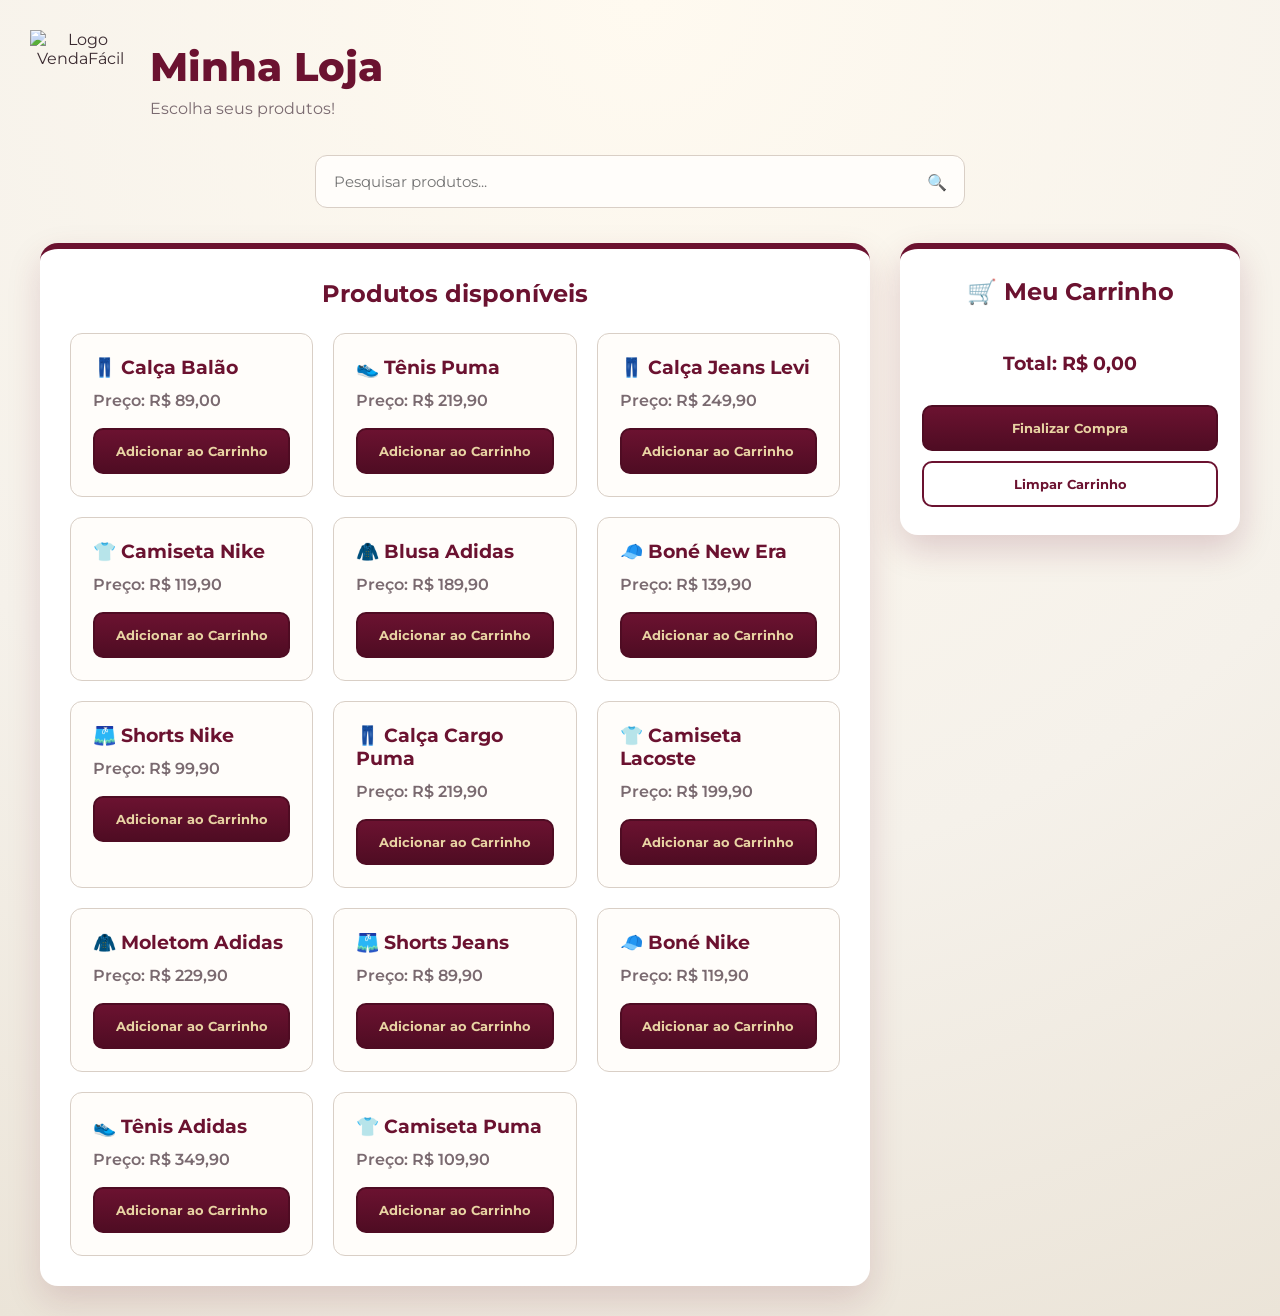
==== frontend/index.html @ e999db26 "att" ====
<!DOCTYPE html>
<html lang="pt-BR">
<head>
    <meta charset="UTF-8">
    <meta name="viewport" content="width=device-width, initial-scale=1.0">
    <title>Minha Lojinha</title>
    <link rel="stylesheet" href="style.css">
</head>
<body>

    <header>
        <div class="cabecalho">
            <img class="logo" src="../assets/logo.png" alt="Logo VendaFácil">
            <div class="titulo-loja">
                <h1>Minha Loja</h1>
                <p>Escolha seus produtos!</p>
            </div>
        </div>
    </header>

    <div class="pesquisa">
        <input
            type="text"
            id="pesquisa"
            placeholder="Pesquisar produtos..."
            oninput="pesquisarProdutos()"
        >
        <span>🔍</span>
    </div>

    <main>

        <section class="produtos">
            <h2>Produtos disponíveis</h2>

            <div class="lista-produtos">

                <div class="produto">
                    <h3>👖 Calça Balão</h3>
                    <p>Preço: R$ 89,00</p>
                    <button onclick="adicionarCarrinho('Calça', 89.00)">
                        Adicionar ao Carrinho
                    </button>
                </div>

                <div class="produto">
                    <h3>👟 Tênis Puma</h3>
                    <p>Preço: R$ 219,90</p>
                    <button onclick="adicionarCarrinho('Tênis Casual', 219.90)">
                        Adicionar ao Carrinho
                    </button>
                </div>

                <div class="produto">
                    <h3>👖 Calça Jeans Levi</h3>
                    <p>Preço: R$ 249,90</p>
                    <button onclick="adicionarCarrinho('Calça Jeans Levi', 249.90)">
                        Adicionar ao Carrinho
                    </button>
                </div>

                <div class="produto">
                    <h3>👕 Camiseta Nike</h3>
                    <p>Preço: R$ 119,90</p>
                    <button onclick="adicionarCarrinho('Camiseta Nike', 119.90)">
                        Adicionar ao Carrinho
                    </button>
                </div>

                <div class="produto">
                    <h3>🧥 Blusa Adidas</h3>
                    <p>Preço: R$ 189,90</p>
                    <button onclick="adicionarCarrinho('Blusa Adidas', 189.90)">
                        Adicionar ao Carrinho
                    </button>
                </div>

                <div class="produto">
                    <h3>🧢 Boné New Era</h3>
                    <p>Preço: R$ 139,90</p>
                    <button onclick="adicionarCarrinho('Boné New Era', 139.90)">
                        Adicionar ao Carrinho
                    </button>
                </div>

                <div class="produto">
                    <h3>🩳 Shorts Nike</h3>
                    <p>Preço: R$ 99,90</p>
                    <button onclick="adicionarCarrinho('Shorts Nike', 99.90)">
                        Adicionar ao Carrinho
                    </button>
                </div>

                <div class="produto">
                    <h3>👖 Calça Cargo Puma</h3>
                    <p>Preço: R$ 219,90</p>
                    <button onclick="adicionarCarrinho('Calça Cargo Puma', 219.90)">
                        Adicionar ao Carrinho
                    </button>
                </div>

                <div class="produto">
                    <h3>👕 Camiseta Lacoste</h3>
                    <p>Preço: R$ 199,90</p>
                    <button onclick="adicionarCarrinho('Camiseta Lacoste', 199.90)">
                        Adicionar ao Carrinho
                    </button>
                </div>

                <div class="produto">
                    <h3>🧥 Moletom Adidas</h3>
                    <p>Preço: R$ 229,90</p>
                    <button onclick="adicionarCarrinho('Moletom Adidas', 229.90)">
                        Adicionar ao Carrinho
                    </button>
                </div>

                <div class="produto">
                    <h3>🩳 Shorts Jeans</h3>
                    <p>Preço: R$ 89,90</p>
                    <button onclick="adicionarCarrinho('Shorts Jeans', 89.90)">
                        Adicionar ao Carrinho
                    </button>
                </div>

                <div class="produto">
                    <h3>🧢 Boné Nike</h3>
                    <p>Preço: R$ 119,90</p>
                    <button onclick="adicionarCarrinho('Boné Nike', 119.90)">
                        Adicionar ao Carrinho
                    </button>
                </div>

                <div class="produto">
                    <h3>👟 Tênis Adidas</h3>
                    <p>Preço: R$ 349,90</p>
                    <button onclick="adicionarCarrinho('Tênis Adidas', 349.90)">
                        Adicionar ao Carrinho
                    </button>
                </div>

                <div class="produto">
                    <h3>👕 Camiseta Puma</h3>
                    <p>Preço: R$ 109,90</p>
                    <button onclick="adicionarCarrinho('Camiseta Puma', 109.90)">
                        Adicionar ao Carrinho
                    </button>
                </div>

            </div>
        </section>

        <section class="carrinho">

            <h2>🛒 Meu Carrinho</h2>

            <ul id="listaCarrinho"></ul>

            <h3 id="total">Total: R$ 0,00</h3>

            <button onclick="finalizarCompra()">
                Finalizar Compra
            </button>

            <button onclick="limparCarrinho()">
                Limpar Carrinho
            </button>

        </section>

    </main>

    <script src="script.js"></script>

</body>
</html>
---- frontend/style.css ----
@import url("https://fonts.googleapis.com/css2?family=Montserrat:wght@400;500;600;700;800&display=swap");

* {
    margin: 0;
    padding: 0;
    box-sizing: border-box;
}

:root {
    --vinho: #6b1230;
    --vinho-escuro: #4f0c23;
    --dourado: #d4a95a;
    --dourado-claro: #e8d3a3;
    --creme: #f5f1ea;
    --texto: #3a2a30;
    --texto-suave: #7a6a70;
    --borda: #d9cfc6;
}

body {
    font-family: "Montserrat", sans-serif;
    background: radial-gradient(circle at 50% 0%, #fffaf0, var(--creme) 60%, #ebe4d8);
    color: var(--texto);
    min-height: 100vh;
    padding: 30px;
}

header {
    text-align: center;
    margin-bottom: 25px;
}

header h1 {
    color: var(--vinho);
    font-size: 2.5rem;
    font-weight: 800;
}

header p {
    color: var(--texto-suave);
    margin-top: 8px;
}

/* BARRA DE PESQUISA */

.pesquisa {
    max-width: 650px;
    margin: 0 auto 35px;
    position: relative;
}

.pesquisa input {
    width: 100%;
    padding: 16px 50px 16px 18px;
    border: 1.5px solid var(--borda);
    border-radius: 12px;
    background: #fffdfa;
    font-family: inherit;
    font-size: 0.95rem;
    outline: none;
}

.pesquisa input:focus {
    border-color: var(--dourado);
    box-shadow: 0 0 0 4px rgba(212, 169, 90, 0.2);
}

.pesquisa span {
    position: absolute;
    right: 18px;
    top: 50%;
    transform: translateY(-50%);
}

/* ORGANIZAÇÃO PRINCIPAL */

main {
    display: grid;
    grid-template-columns: 1fr 340px;
    gap: 30px;
    max-width: 1200px;
    margin: auto;
    align-items: start;
}

/* PRODUTOS */

.produtos {
    background: white;
    padding: 30px;
    border-radius: 18px;
    border-top: 6px solid var(--vinho);
    box-shadow: 0 14px 34px rgba(107, 18, 48, 0.15);
}

.produtos h2,
.carrinho h2 {
    color: var(--vinho);
    margin-bottom: 25px;
    text-align: center;
}

.lista-produtos {
    display: grid;
    grid-template-columns: repeat(auto-fit, minmax(210px, 1fr));
    gap: 20px;
}

.produto {
    background: #fffdfa;
    border: 1.5px solid var(--borda);
    border-radius: 12px;
    padding: 22px;
    transition: 0.2s;
}

.produto:hover {
    border-color: var(--dourado);
    transform: translateY(-3px);
    box-shadow: 0 5px 15px rgba(107, 18, 48, 0.10);
}

.produto h3 {
    color: var(--vinho);
    margin-bottom: 12px;
}

.produto p {
    color: var(--texto-suave);
    font-weight: 600;
    margin-bottom: 18px;
}

/* BOTÕES */

button {
    width: 100%;
    padding: 13px;
    border: 2px solid var(--vinho-escuro);
    border-radius: 10px;
    background: linear-gradient(180deg, var(--vinho), var(--vinho-escuro));
    color: var(--dourado-claro);
    font-family: inherit;
    font-weight: 700;
    cursor: pointer;
    transition: 0.2s;
}

button:hover {
    color: white;
    box-shadow: 0 6px 16px rgba(107, 18, 48, 0.25);
}

button:active {
    transform: scale(0.98);
}

/* CARRINHO À DIREITA */

.carrinho {
    background: white;
    padding: 28px 22px;
    border-radius: 18px;
    border-top: 6px solid var(--vinho);
    box-shadow: 0 14px 34px rgba(107, 18, 48, 0.18);
    position: sticky;
    top: 20px;
}

.carrinho ul {
    list-style: none;
    margin-bottom: 20px;
    max-height: 350px;
    overflow-y: auto;
}

.carrinho li {
    background: #fffdfa;
    border: 1px solid var(--borda);
    border-radius: 8px;
    padding: 12px;
    margin-bottom: 10px;
    font-size: 0.85rem;
}

#total {
    color: var(--vinho);
    text-align: center;
    margin: 20px 0;
    font-size: 1.2rem;
}

.carrinho button {
    margin-top: 10px;
}

.carrinho button:last-child {
    background: white;
    color: var(--vinho);
    border: 2px solid var(--vinho);
}

.carrinho button:last-child:hover {
    background: var(--creme);
}

/* RESPONSIVIDADE */

@media (max-width: 800px) {
    main {
        grid-template-columns: 1fr;
    }

    .carrinho {
        position: static;
        width: 100%;
    }
}

@media (max-width: 480px) {
    body {
        padding: 18px;
    }

    header h1 {
        font-size: 2rem;
    }

    .produtos {
        padding: 20px;
    }
}

/* CABEÇALHO COM IMAGEM */

header {
    margin-bottom: 25px;
}

.cabecalho {
    display: flex;
    align-items: center;
    gap: 20px;
}

.logo {
    width: 100px;
    height: 100px;
    object-fit: contain;
}

.titulo-loja {
    text-align: left;
}

header h1 {
    color: var(--vinho);
    font-size: 2.5rem;
    font-weight: 800;
}

header p {
    color: var(--texto-suave);
    margin-top: 8px;
}
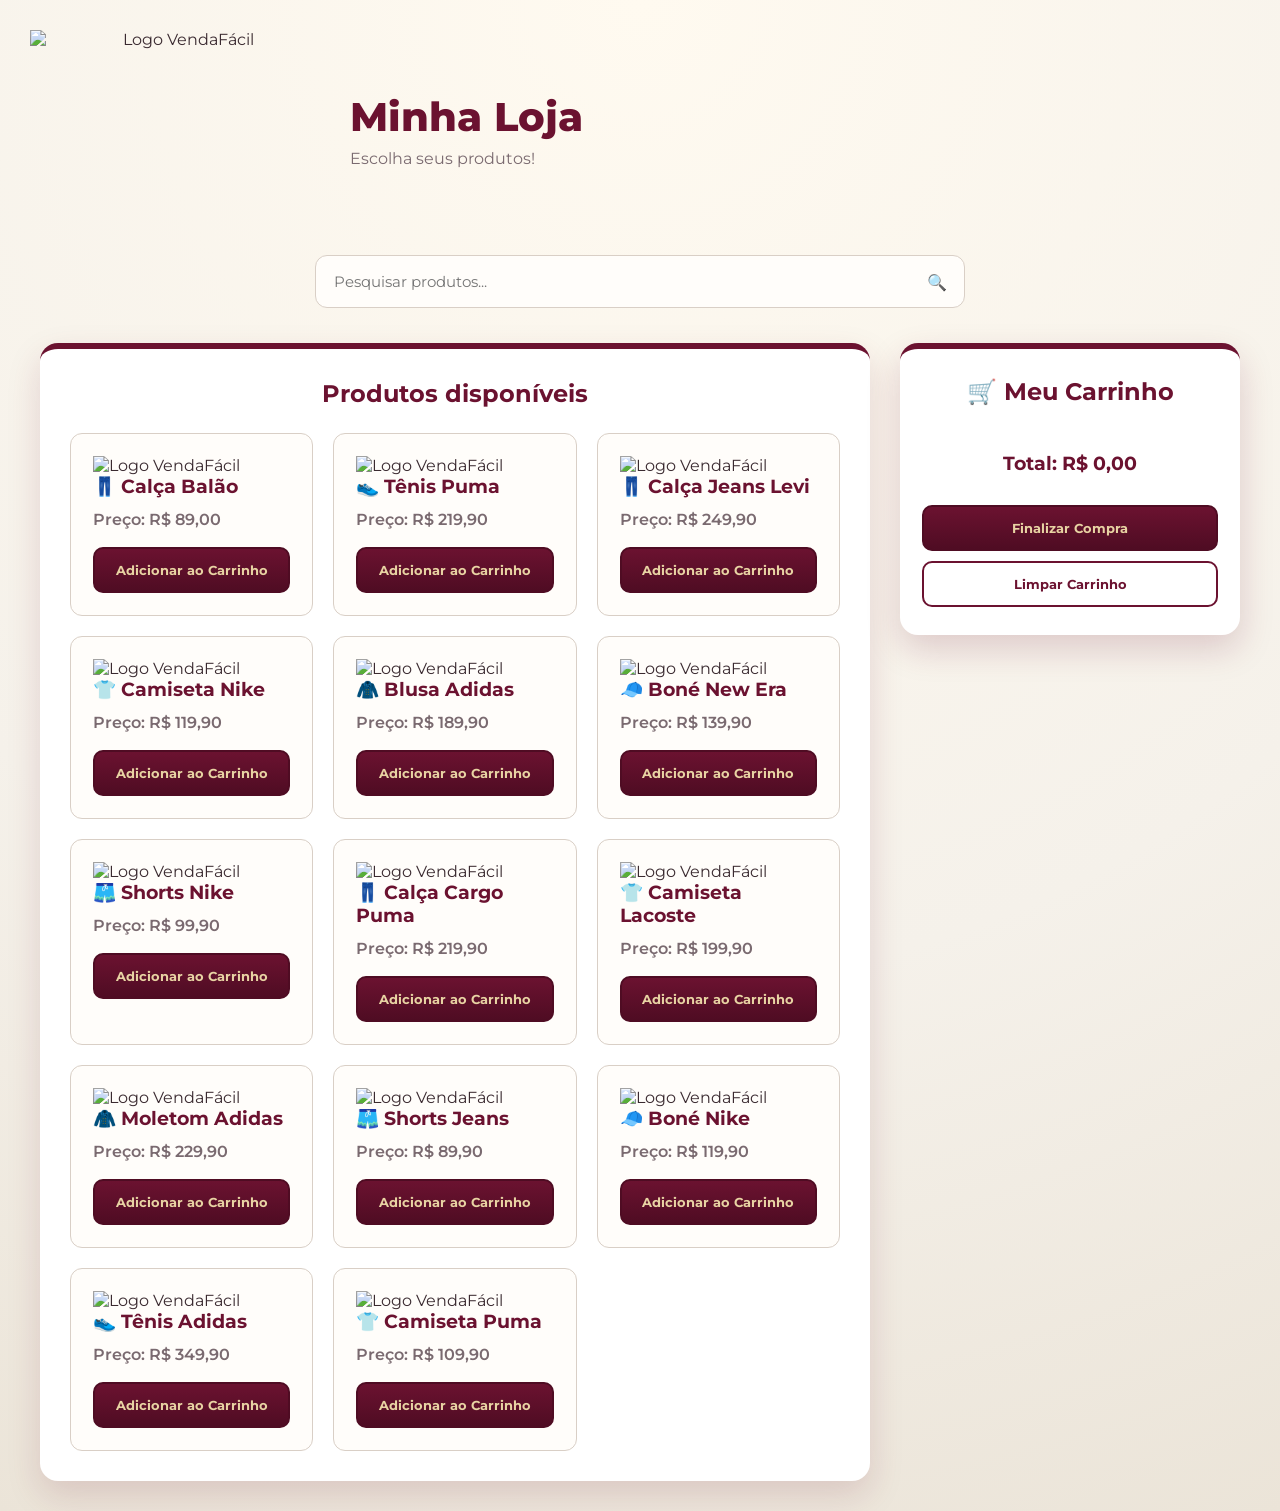
==== commit 67d2fe21: "att" ====
--- a/frontend/index.html
+++ b/frontend/index.html
@@ -11,7 +11,7 @@
 
     <header>
         <div class="cabecalho">
-            <img class="logo" src="../assets/logo.png" alt="Logo VendaFácil">
+            <img class="logo" src="../assets/logo (1).png" alt="Logo VendaFácil">
             <div class="titulo-loja">
                 <h1>Minha Loja</h1>
                 <p>Escolha seus produtos!</p>
@@ -37,6 +37,7 @@
             <div class="lista-produtos">
 
                 <div class="produto">
+                    <img class="logo" src="../assets/calçabalao.jpg" alt="Logo VendaFácil">
                     <h3>👖 Calça Balão</h3>
                     <p>Preço: R$ 89,00</p>
                     <button onclick="adicionarCarrinho('Calça', 89.00)">
@@ -45,14 +46,16 @@
                 </div>
 
                 <div class="produto">
+                    <img class="logo" src="../assets/tenispuma.png" alt="Logo VendaFácil">
                     <h3>👟 Tênis Puma</h3>
                     <p>Preço: R$ 219,90</p>
-                    <button onclick="adicionarCarrinho('Tênis Casual', 219.90)">
+                    <button onclick="adicionarCarrinho('Tênis Puma', 219.90)">
                         Adicionar ao Carrinho
                     </button>
                 </div>
 
                 <div class="produto">
+                    <img class="logo" src="../assets/calçalevi.jpg" alt="Logo VendaFácil">
                     <h3>👖 Calça Jeans Levi</h3>
                     <p>Preço: R$ 249,90</p>
                     <button onclick="adicionarCarrinho('Calça Jeans Levi', 249.90)">
@@ -61,6 +64,7 @@
                 </div>
 
                 <div class="produto">
+                    <img class="logo" src="../assets/camisetanike.png" alt="Logo VendaFácil">
                     <h3>👕 Camiseta Nike</h3>
                     <p>Preço: R$ 119,90</p>
                     <button onclick="adicionarCarrinho('Camiseta Nike', 119.90)">
@@ -69,6 +73,7 @@
                 </div>
 
                 <div class="produto">
+                    <img class="logo" src="../assets/camisetaadidas.png" alt="Logo VendaFácil">
                     <h3>🧥 Blusa Adidas</h3>
                     <p>Preço: R$ 189,90</p>
                     <button onclick="adicionarCarrinho('Blusa Adidas', 189.90)">
@@ -77,6 +82,7 @@
                 </div>
 
                 <div class="produto">
+                    <img class="logo" src="../assets/bonenewera.jpg" alt="Logo VendaFácil">
                     <h3>🧢 Boné New Era</h3>
                     <p>Preço: R$ 139,90</p>
                     <button onclick="adicionarCarrinho('Boné New Era', 139.90)">
@@ -85,6 +91,7 @@
                 </div>
 
                 <div class="produto">
+                    <img class="logo" src="../assets/shortsnike.jpg" alt="Logo VendaFácil">
                     <h3>🩳 Shorts Nike</h3>
                     <p>Preço: R$ 99,90</p>
                     <button onclick="adicionarCarrinho('Shorts Nike', 99.90)">
@@ -93,6 +100,7 @@
                 </div>
 
                 <div class="produto">
+                    <img class="logo" src="../assets/calçapuma.png" alt="Logo VendaFácil">
                     <h3>👖 Calça Cargo Puma</h3>
                     <p>Preço: R$ 219,90</p>
                     <button onclick="adicionarCarrinho('Calça Cargo Puma', 219.90)">
@@ -101,6 +109,7 @@
                 </div>
 
                 <div class="produto">
+                    <img class="logo" src="../assets/blusalacoste.jpg" alt="Logo VendaFácil">
                     <h3>👕 Camiseta Lacoste</h3>
                     <p>Preço: R$ 199,90</p>
                     <button onclick="adicionarCarrinho('Camiseta Lacoste', 199.90)">
@@ -109,6 +118,7 @@
                 </div>
 
                 <div class="produto">
+                    <img class="logo" src="../assets/moletomadidas.jpg" alt="Logo VendaFácil">
                     <h3>🧥 Moletom Adidas</h3>
                     <p>Preço: R$ 229,90</p>
                     <button onclick="adicionarCarrinho('Moletom Adidas', 229.90)">
@@ -117,6 +127,7 @@
                 </div>
 
                 <div class="produto">
+                    <img class="logo" src="../assets/shortsjeans.png" alt="Logo VendaFácil">
                     <h3>🩳 Shorts Jeans</h3>
                     <p>Preço: R$ 89,90</p>
                     <button onclick="adicionarCarrinho('Shorts Jeans', 89.90)">
@@ -125,6 +136,7 @@
                 </div>
 
                 <div class="produto">
+                    <img class="logo" src="../assets/bonenike.png" alt="Logo VendaFácil">
                     <h3>🧢 Boné Nike</h3>
                     <p>Preço: R$ 119,90</p>
                     <button onclick="adicionarCarrinho('Boné Nike', 119.90)">
@@ -133,6 +145,7 @@
                 </div>
 
                 <div class="produto">
+                    <img class="logo" src="../assets/tenisadidas.jpg" alt="Logo VendaFácil">
                     <h3>👟 Tênis Adidas</h3>
                     <p>Preço: R$ 349,90</p>
                     <button onclick="adicionarCarrinho('Tênis Adidas', 349.90)">
@@ -141,6 +154,7 @@
                 </div>
 
                 <div class="produto">
+                    <img class="logo" src="../assets/camisetapuma.png" alt="Logo VendaFácil">
                     <h3>👕 Camiseta Puma</h3>
                     <p>Preço: R$ 109,90</p>
                     <button onclick="adicionarCarrinho('Camiseta Puma', 109.90)">
--- a/frontend/style.css
+++ b/frontend/style.css
@@ -245,8 +245,8 @@
 }
 
 .logo {
-    width: 100px;
-    height: 100px;
+    width: 300px;
+    height: 200px;
     object-fit: contain;
 }
 
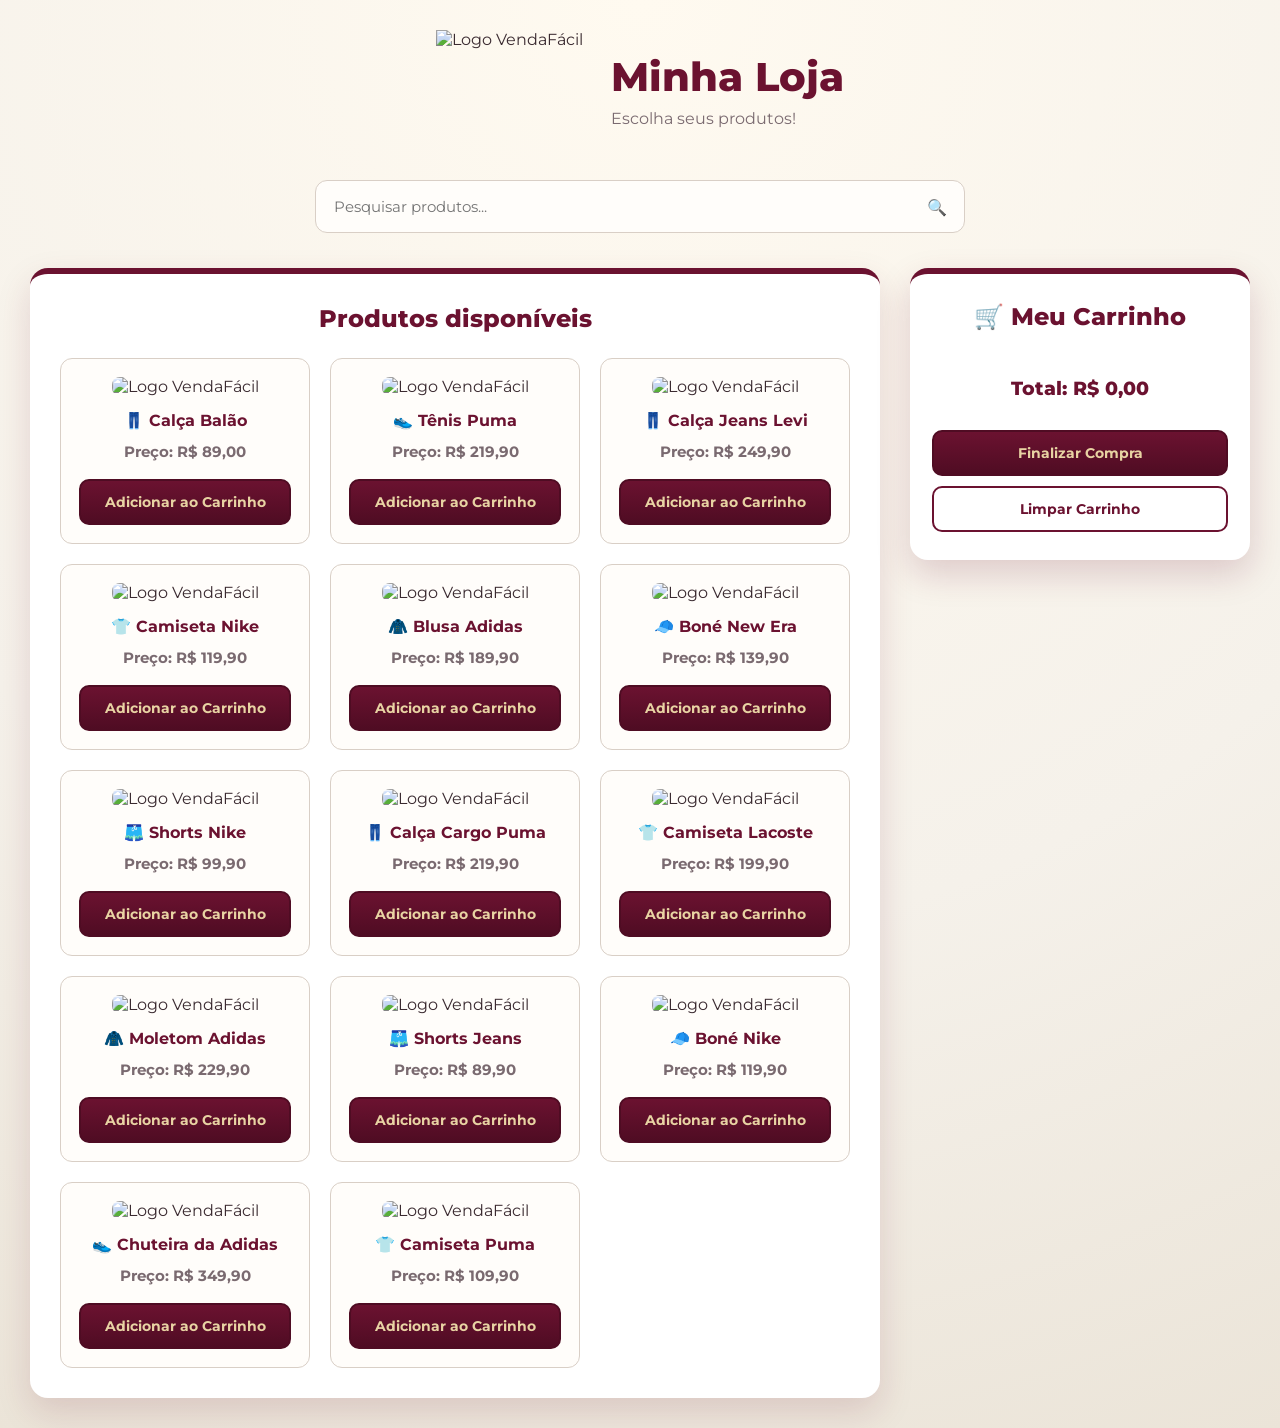
==== commit 765d7450: "att" ====
--- a/frontend/index.html
+++ b/frontend/index.html
@@ -146,7 +146,7 @@
 
                 <div class="produto">
                     <img class="logo" src="../assets/tenisadidas.jpg" alt="Logo VendaFácil">
-                    <h3>👟 Tênis Adidas</h3>
+                    <h3>👟 Chuteira da Adidas</h3>
                     <p>Preço: R$ 349,90</p>
                     <button onclick="adicionarCarrinho('Tênis Adidas', 349.90)">
                         Adicionar ao Carrinho
--- a/frontend/style.css
+++ b/frontend/style.css
@@ -26,9 +26,28 @@
     padding: 30px;
 }
 
+/* CABEÇALHO */
+
 header {
-    text-align: center;
-    margin-bottom: 25px;
+    max-width: 1200px;
+    margin: 0 auto 30px;
+}
+
+.cabecalho {
+    display: flex;
+    align-items: center;
+    justify-content: center;
+    gap: 25px;
+}
+
+.cabecalho .logo {
+    width: 150px;
+    height: 120px;
+    object-fit: contain;
+}
+
+.titulo-loja {
+    text-align: left;
 }
 
 header h1 {
@@ -42,7 +61,7 @@
     margin-top: 8px;
 }
 
-/* BARRA DE PESQUISA */
+/* PESQUISA */
 
 .pesquisa {
     max-width: 650px;
@@ -79,12 +98,12 @@
     display: grid;
     grid-template-columns: 1fr 340px;
     gap: 30px;
-    max-width: 1200px;
+    max-width: 1300px;
     margin: auto;
     align-items: start;
 }
 
-/* PRODUTOS */
+/* ÁREA DOS PRODUTOS */
 
 .produtos {
     background: white;
@@ -99,37 +118,56 @@
     color: var(--vinho);
     margin-bottom: 25px;
     text-align: center;
-}
+    font-weight: 800;
+}
+
+/* LISTA DE PRODUTOS */
 
 .lista-produtos {
     display: grid;
-    grid-template-columns: repeat(auto-fit, minmax(210px, 1fr));
+    grid-template-columns: repeat(auto-fit, minmax(190px, 1fr));
     gap: 20px;
 }
+
+/* CARD DOS PRODUTOS */
 
 .produto {
     background: #fffdfa;
     border: 1.5px solid var(--borda);
     border-radius: 12px;
-    padding: 22px;
-    transition: 0.2s;
+    padding: 18px;
+    text-align: center;
+    transition: 0.3s;
 }
 
 .produto:hover {
     border-color: var(--dourado);
-    transform: translateY(-3px);
-    box-shadow: 0 5px 15px rgba(107, 18, 48, 0.10);
+    transform: translateY(-5px);
+    box-shadow: 0 8px 20px rgba(107, 18, 48, 0.12);
+}
+
+/* IMAGENS DOS PRODUTOS */
+
+.produto img {
+    width: 100%;
+    height: 180px;
+    object-fit: contain;
+    border-radius: 8px;
+    margin-bottom: 15px;
 }
 
 .produto h3 {
     color: var(--vinho);
+    font-size: 1rem;
     margin-bottom: 12px;
+    font-weight: 700;
 }
 
 .produto p {
     color: var(--texto-suave);
-    font-weight: 600;
+    font-weight: 700;
     margin-bottom: 18px;
+    font-size: 0.95rem;
 }
 
 /* BOTÕES */
@@ -143,6 +181,7 @@
     color: var(--dourado-claro);
     font-family: inherit;
     font-weight: 700;
+    font-size: 0.85rem;
     cursor: pointer;
     transition: 0.2s;
 }
@@ -150,13 +189,14 @@
 button:hover {
     color: white;
     box-shadow: 0 6px 16px rgba(107, 18, 48, 0.25);
+    transform: translateY(-2px);
 }
 
 button:active {
     transform: scale(0.98);
 }
 
-/* CARRINHO À DIREITA */
+/* CARRINHO */
 
 .carrinho {
     background: white;
@@ -189,6 +229,7 @@
     text-align: center;
     margin: 20px 0;
     font-size: 1.2rem;
+    font-weight: 800;
 }
 
 .carrinho button {
@@ -205,9 +246,20 @@
     background: var(--creme);
 }
 
+/* BARRA DE ROLAGEM */
+
+.carrinho ul::-webkit-scrollbar {
+    width: 6px;
+}
+
+.carrinho ul::-webkit-scrollbar-thumb {
+    background: var(--dourado);
+    border-radius: 10px;
+}
+
 /* RESPONSIVIDADE */
 
-@media (max-width: 800px) {
+@media (max-width: 900px) {
     main {
         grid-template-columns: 1fr;
     }
@@ -218,9 +270,24 @@
     }
 }
 
-@media (max-width: 480px) {
+@media (max-width: 600px) {
     body {
-        padding: 18px;
+        padding: 15px;
+    }
+
+    .cabecalho {
+        flex-direction: column;
+        text-align: center;
+        gap: 10px;
+    }
+
+    .titulo-loja {
+        text-align: center;
+    }
+
+    .cabecalho .logo {
+        width: 120px;
+        height: 100px;
     }
 
     header h1 {
@@ -228,39 +295,78 @@
     }
 
     .produtos {
-        padding: 20px;
-    }
-}
-
-/* CABEÇALHO COM IMAGEM */
-
-header {
-    margin-bottom: 25px;
-}
-
-.cabecalho {
+        padding: 18px;
+    }
+
+    .lista-produtos {
+        grid-template-columns: repeat(2, minmax(0, 1fr));
+        gap: 12px;
+    }
+
+    .produto {
+        padding: 12px;
+    }
+
+    .produto img {
+        height: 130px;
+    }
+
+    .produto h3 {
+        font-size: 0.85rem;
+    }
+
+    .produto p {
+        font-size: 0.85rem;
+    }
+
+    .produto button {
+        font-size: 0.72rem;
+        padding: 10px 5px;
+    }
+}
+
+
+/* PRODUTOS DENTRO DO CARRINHO */
+
+.carrinho li {
     display: flex;
     align-items: center;
-    gap: 20px;
-}
-
-.logo {
-    width: 300px;
-    height: 200px;
+    gap: 12px;
+    background: #fffdfa;
+    border: 1px solid var(--borda);
+    border-radius: 12px;
+    padding: 12px;
+    margin-bottom: 12px;
+}
+
+.carrinho li img {
+    width: 65px;
+    height: 65px;
     object-fit: contain;
-}
-
-.titulo-loja {
-    text-align: left;
-}
-
-header h1 {
-    color: var(--vinho);
-    font-size: 2.5rem;
-    font-weight: 800;
-}
-
-header p {
+    border-radius: 8px;
+    background: white;
+    border: 1px solid var(--borda);
+}
+
+.item-info {
+    flex: 1;
+}
+
+.item-info strong {
+    display: block;
+    color: var(--vinho);
+    font-size: 0.85rem;
+    margin-bottom: 6px;
+}
+
+.item-info span {
     color: var(--texto-suave);
-    margin-top: 8px;
-}+    font-size: 0.8rem;
+}
+
+@media (max-width: 480px) {
+    .carrinho li img {
+        width: 55px;
+        height: 55px;
+    }
+}
